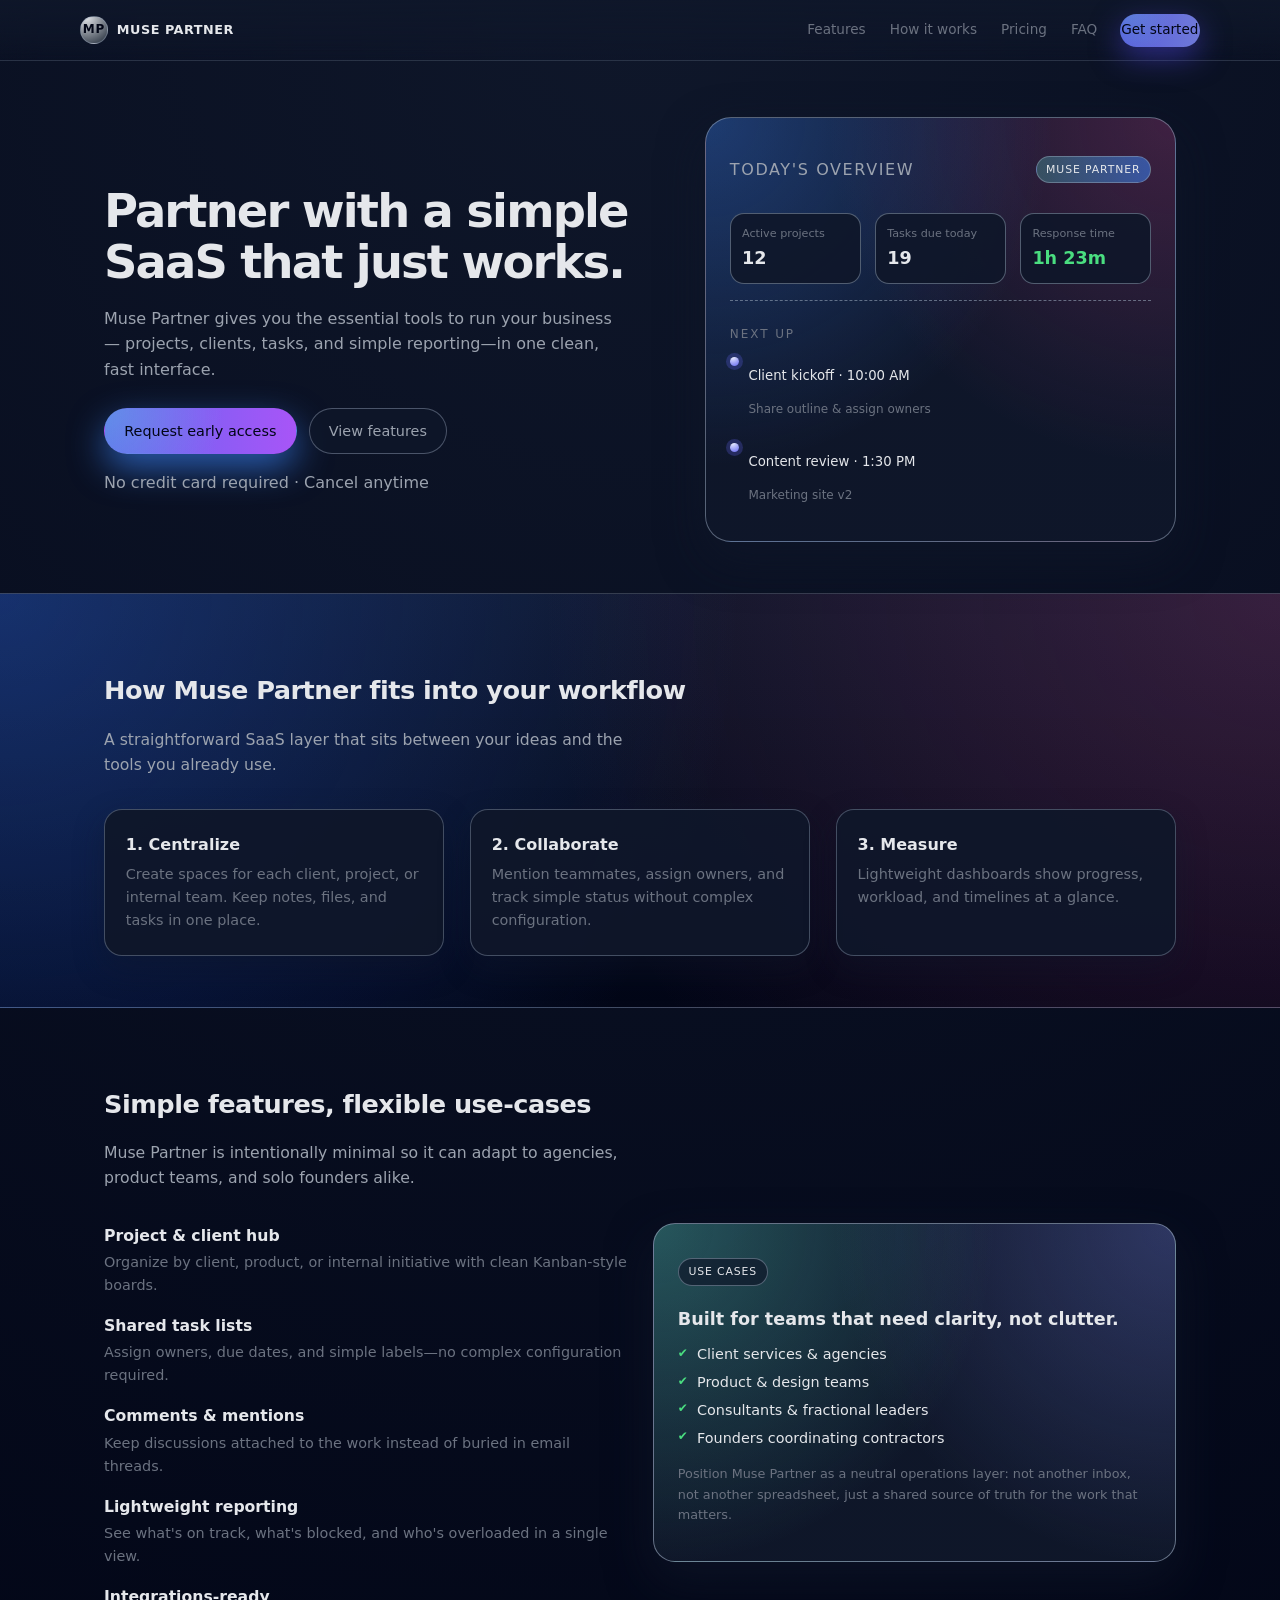
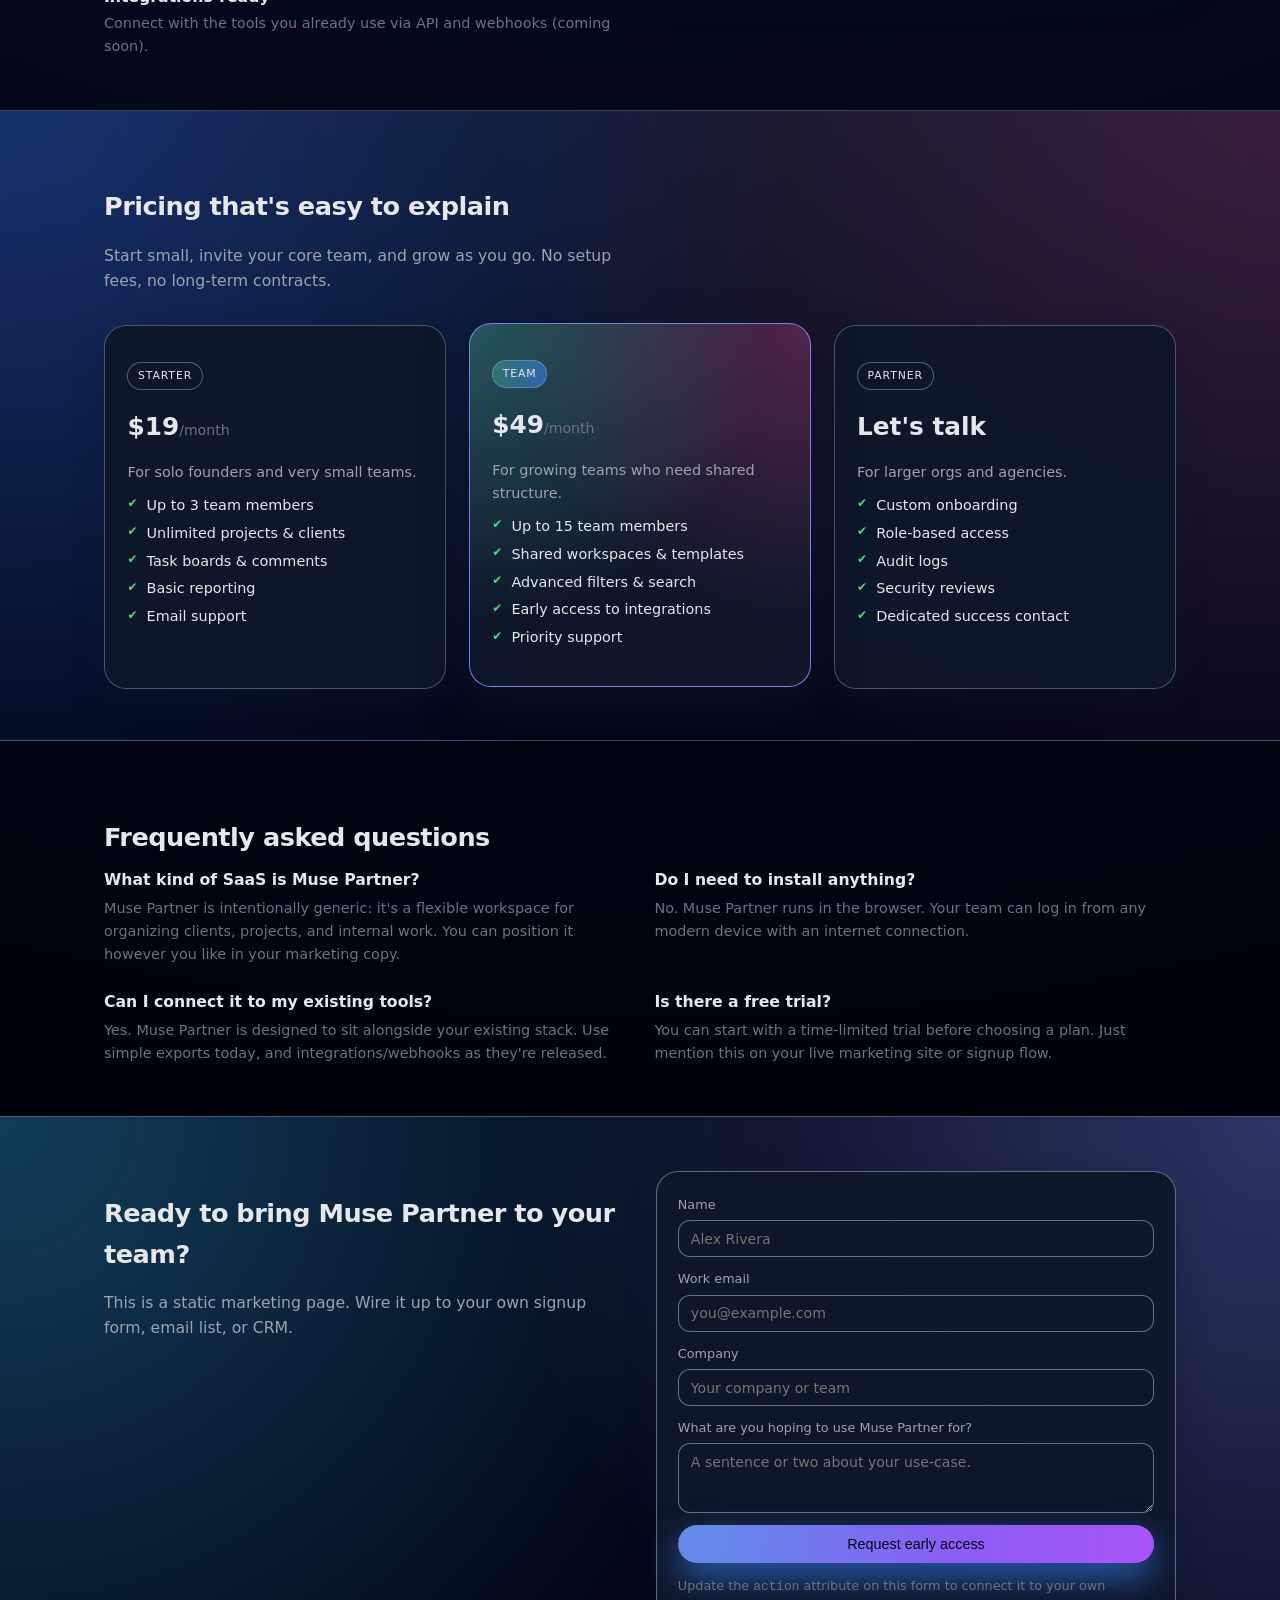
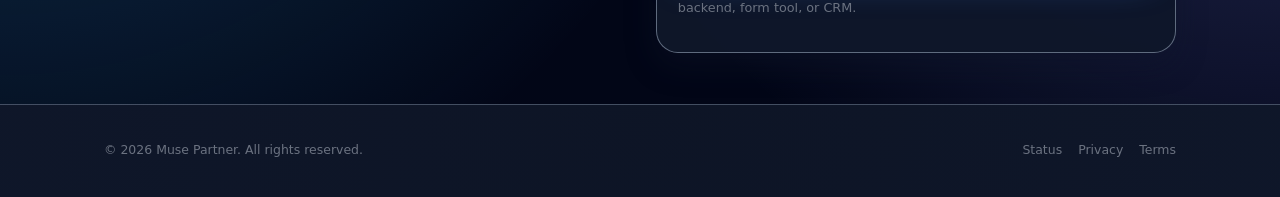
==== index.html @ a73ce545 "Add files via upload" ====
<!DOCTYPE html>
<html lang="en">
<head>
  <meta charset="UTF-8" />
  <meta name="viewport" content="width=device-width, initial-scale=1.0" />
  <title>Muse Partner – Simple SaaS for Teams</title>
  <meta name="description" content="Muse Partner is a lightweight SaaS platform to help teams organize projects, collaborate, and stay on top of their work." />
  <link rel="stylesheet" href="styles.css" />
</head>
<body>
  <header class="site-header">
    <div class="container header-inner">
      <a href="#top" class="logo">
        <span class="logo-mark">MP</span>
        <span class="logo-text">Muse Partner</span>
      </a>
      <nav class="nav" id="main-nav">
        <a href="#features">Features</a>
        <a href="#how-it-works">How it works</a>
        <a href="#pricing">Pricing</a>
        <a href="#faq">FAQ</a>
        <a href="#contact" class="nav-cta">Get started</a>
      </nav>
      <button class="nav-toggle" id="nav-toggle" aria-label="Toggle navigation">
        <span></span>
        <span></span>
      </button>
    </div>
  </header>

  <main id="top">
    <section class="hero">
      <div class="container hero-inner">
        <div class="hero-copy">
          <h1>Partner with a simple SaaS that just works.</h1>
          <p>
            Muse Partner gives you the essential tools to run your business—
            projects, clients, tasks, and simple reporting—in one clean, fast interface.
          </p>
          <div class="hero-actions">
            <a href="#contact" class="btn primary">Request early access</a>
            <a href="#features" class="btn ghost">View features</a>
          </div>
          <p class="hero-footnote">No credit card required · Cancel anytime</p>
        </div>
        <div class="hero-card">
          <div class="hero-card-header">
            <h2>Today&apos;s overview</h2>
            <span class="pill">Muse Partner</span>
          </div>
          <ul class="hero-stats">
            <li>
              <span class="stat-label">Active projects</span>
              <span class="stat-value">12</span>
            </li>
            <li>
              <span class="stat-label">Tasks due today</span>
              <span class="stat-value">19</span>
            </li>
            <li>
              <span class="stat-label">Response time</span>
              <span class="stat-value good">1h 23m</span>
            </li>
          </ul>
          <div class="hero-timeline">
            <p class="timeline-title">Next up</p>
            <div class="timeline-item">
              <span class="dot"></span>
              <div>
                <p class="timeline-label">Client kickoff · 10:00 AM</p>
                <p class="timeline-meta">Share outline & assign owners</p>
              </div>
            </div>
            <div class="timeline-item">
              <span class="dot"></span>
              <div>
                <p class="timeline-label">Content review · 1:30 PM</p>
                <p class="timeline-meta">Marketing site v2</p>
              </div>
            </div>
          </div>
        </div>
      </div>
    </section>

    <section class="section section-muted" id="how-it-works">
      <div class="container">
        <h2>How Muse Partner fits into your workflow</h2>
        <p class="section-lead">
          A straightforward SaaS layer that sits between your ideas and the tools you already use.
        </p>
        <div class="grid three">
          <div class="card">
            <h3>1. Centralize</h3>
            <p>Create spaces for each client, project, or internal team. Keep notes, files, and tasks in one place.</p>
          </div>
          <div class="card">
            <h3>2. Collaborate</h3>
            <p>Mention teammates, assign owners, and track simple status without complex configuration.</p>
          </div>
          <div class="card">
            <h3>3. Measure</h3>
            <p>Lightweight dashboards show progress, workload, and timelines at a glance.</p>
          </div>
        </div>
      </div>
    </section>

    <section class="section" id="features">
      <div class="container">
        <h2>Simple features, flexible use‑cases</h2>
        <p class="section-lead">
          Muse Partner is intentionally minimal so it can adapt to agencies, product teams, and solo founders alike.
        </p>
        <div class="grid two features-grid">
          <div class="feature-list">
            <div class="feature-item">
              <h3>Project & client hub</h3>
              <p>Organize by client, product, or internal initiative with clean Kanban-style boards.</p>
            </div>
            <div class="feature-item">
              <h3>Shared task lists</h3>
              <p>Assign owners, due dates, and simple labels—no complex configuration required.</p>
            </div>
            <div class="feature-item">
              <h3>Comments & mentions</h3>
              <p>Keep discussions attached to the work instead of buried in email threads.</p>
            </div>
            <div class="feature-item">
              <h3>Lightweight reporting</h3>
              <p>See what&apos;s on track, what&apos;s blocked, and who&apos;s overloaded in a single view.</p>
            </div>
            <div class="feature-item">
              <h3>Integrations‑ready</h3>
              <p>Connect with the tools you already use via API and webhooks (coming soon).</p>
            </div>
          </div>
          <div class="feature-highlight-card">
            <p class="pill pill-soft">Use cases</p>
            <h3>Built for teams that need clarity, not clutter.</h3>
            <ul class="checklist">
              <li>Client services & agencies</li>
              <li>Product & design teams</li>
              <li>Consultants & fractional leaders</li>
              <li>Founders coordinating contractors</li>
            </ul>
            <p class="small">
              Position Muse Partner as a neutral operations layer: not another inbox, not another spreadsheet,
              just a shared source of truth for the work that matters.
            </p>
          </div>
        </div>
      </div>
    </section>

    <section class="section section-muted" id="pricing">
      <div class="container">
        <h2>Pricing that&apos;s easy to explain</h2>
        <p class="section-lead">
          Start small, invite your core team, and grow as you go. No setup fees, no long‑term contracts.
        </p>
        <div class="pricing-grid">
          <div class="pricing-card">
            <p class="pill pill-soft">Starter</p>
            <h3>$19<span>/month</span></h3>
            <p class="pricing-subtitle">For solo founders and very small teams.</p>
            <ul class="checklist">
              <li>Up to 3 team members</li>
              <li>Unlimited projects & clients</li>
              <li>Task boards & comments</li>
              <li>Basic reporting</li>
              <li>Email support</li>
            </ul>
          </div>
          <div class="pricing-card highlight">
            <p class="pill">Team</p>
            <h3>$49<span>/month</span></h3>
            <p class="pricing-subtitle">For growing teams who need shared structure.</p>
            <ul class="checklist">
              <li>Up to 15 team members</li>
              <li>Shared workspaces & templates</li>
              <li>Advanced filters & search</li>
              <li>Early access to integrations</li>
              <li>Priority support</li>
            </ul>
          </div>
          <div class="pricing-card">
            <p class="pill pill-soft">Partner</p>
            <h3>Let&apos;s talk</h3>
            <p class="pricing-subtitle">For larger orgs and agencies.</p>
            <ul class="checklist">
              <li>Custom onboarding</li>
              <li>Role‑based access</li>
              <li>Audit logs</li>
              <li>Security reviews</li>
              <li>Dedicated success contact</li>
            </ul>
          </div>
        </div>
      </div>
    </section>

    <section class="section" id="faq">
      <div class="container">
        <h2>Frequently asked questions</h2>
        <div class="faq-grid">
          <div class="faq-item">
            <h3>What kind of SaaS is Muse Partner?</h3>
            <p>
              Muse Partner is intentionally generic: it&apos;s a flexible workspace for organizing clients,
              projects, and internal work. You can position it however you like in your marketing copy.
            </p>
          </div>
          <div class="faq-item">
            <h3>Do I need to install anything?</h3>
            <p>
              No. Muse Partner runs in the browser. Your team can log in from any modern device with an internet connection.
            </p>
          </div>
          <div class="faq-item">
            <h3>Can I connect it to my existing tools?</h3>
            <p>
              Yes. Muse Partner is designed to sit alongside your existing stack. Use simple exports today,
              and integrations/webhooks as they&apos;re released.
            </p>
          </div>
          <div class="faq-item">
            <h3>Is there a free trial?</h3>
            <p>
              You can start with a time‑limited trial before choosing a plan. Just mention this on your live marketing site or signup flow.
            </p>
          </div>
        </div>
      </div>
    </section>

    <section class="section section-accent" id="contact">
      <div class="container contact-inner">
        <div>
          <h2>Ready to bring Muse Partner to your team?</h2>
          <p class="section-lead">
            This is a static marketing page. Wire it up to your own signup form, email list, or CRM.
          </p>
        </div>
        <form class="contact-form" action="https://example.com/contact" method="post">
          <div class="field">
            <label for="name">Name</label>
            <input type="text" id="name" name="name" placeholder="Alex Rivera" required />
          </div>
          <div class="field">
            <label for="email">Work email</label>
            <input type="email" id="email" name="email" placeholder="you@example.com" required />
          </div>
          <div class="field">
            <label for="company">Company</label>
            <input type="text" id="company" name="company" placeholder="Your company or team" />
          </div>
          <div class="field">
            <label for="message">What are you hoping to use Muse Partner for?</label>
            <textarea id="message" name="message" rows="3" placeholder="A sentence or two about your use‑case."></textarea>
          </div>
          <button type="submit" class="btn primary full">Request early access</button>
          <p class="small muted">
            Update the <code>action</code> attribute on this form to connect it to your own backend, form tool, or CRM.
          </p>
        </form>
      </div>
    </section>
  </main>

  <footer class="site-footer">
    <div class="container footer-inner">
      <p>&copy; <span id="year"></span> Muse Partner. All rights reserved.</p>
      <div class="footer-links">
        <a href="#">Status</a>
        <a href="#">Privacy</a>
        <a href="#">Terms</a>
      </div>
    </div>
  </footer>

  <script src="script.js"></script>
</body>
</html>
---- styles.css ----
:root {
  --bg: #050816;
  --bg-elevated: #0b1020;
  --bg-muted: #070b16;
  --accent: #6366f1;
  --accent-soft: rgba(99, 102, 241, 0.12);
  --accent-strong: rgba(99, 102, 241, 0.18);
  --border-subtle: rgba(148, 163, 184, 0.4);
  --text: #e5e7eb;
  --text-muted: #9ca3af;
  --text-soft: #6b7280;
  --danger: #f97373;
  --radius-lg: 18px;
  --radius-xl: 22px;
  --shadow-soft: 0 18px 45px rgba(15, 23, 42, 0.65);
  --shadow-subtle: 0 12px 30px rgba(15, 23, 42, 0.4);
}

*,
*::before,
*::after {
  box-sizing: border-box;
}

html, body {
  margin: 0;
  padding: 0;
}

body {
  font-family: system-ui, -apple-system, BlinkMacSystemFont, "SF Pro Text", sans-serif;
  background: radial-gradient(circle at top, #0f172a 0, #020617 55%, #000 100%);
  color: var(--text);
  line-height: 1.6;
  -webkit-font-smoothing: antialiased;
}

img {
  max-width: 100%;
  display: block;
}

a {
  color: inherit;
  text-decoration: none;
}

.container {
  width: 100%;
  max-width: 1120px;
  margin: 0 auto;
  padding: 0 1.5rem;
}

.site-header {
  position: sticky;
  top: 0;
  z-index: 50;
  backdrop-filter: blur(18px);
  background: linear-gradient(to bottom, rgba(15, 23, 42, 0.88), rgba(15, 23, 42, 0.6) 55%, transparent);
  border-bottom: 1px solid rgba(148, 163, 184, 0.2);
}

.header-inner {
  display: flex;
  align-items: center;
  justify-content: space-between;
  padding: 0.85rem 0;
}

.logo {
  display: inline-flex;
  align-items: center;
  gap: 0.55rem;
}

.logo-mark {
  width: 28px;
  height: 28px;
  border-radius: 999px;
  border: 1px solid rgba(148, 163, 184, 0.45);
  background: radial-gradient(circle at 20% 0, #e5e7eb, #1f2937);
  display: flex;
  align-items: center;
  justify-content: center;
  font-size: 0.75rem;
  font-weight: 600;
  letter-spacing: 0.08em;
  color: #020617;
  text-transform: uppercase;
}

.logo-text {
  font-weight: 600;
  letter-spacing: 0.04em;
  text-transform: uppercase;
  font-size: 0.8rem;
  color: #e5e7eb;
}

.nav {
  display: flex;
  align-items: center;
  gap: 1.3rem;
  font-size: 0.85rem;
}

.nav a {
  color: var(--text-soft);
  padding: 0.35rem 0.1rem;
  border-radius: 999px;
  position: relative;
  transition: color 0.15s ease, transform 0.15s ease;
}

.nav a::after {
  content: "";
  position: absolute;
  inset: auto 0 -0.3rem;
  height: 2px;
  border-radius: 999px;
  background: linear-gradient(90deg, rgba(99,102,241,0), rgba(99,102,241,0.7), rgba(236,72,153,0));
  opacity: 0;
  transform: scaleX(0.75);
  transition: opacity 0.15s ease, transform 0.15s ease;
}

.nav a:hover {
  color: var(--text);
  transform: translateY(-1px);
}

.nav a:hover::after {
  opacity: 1;
  transform: scaleX(1);
}

.nav-cta {
  padding-inline: 0.9rem;
  padding-block: 0.4rem;
  border-radius: 999px;
  background: radial-gradient(circle at 10% 0, rgba(94, 234, 212, 0.2), transparent 55%),
              linear-gradient(90deg, rgba(99, 102, 241, 0.9), rgba(129, 140, 248, 0.85));
  color: #020617 !important;
  font-weight: 500;
  box-shadow: 0 10px 30px rgba(79, 70, 229, 0.5);
}

.nav-cta::after {
  display: none;
}

.nav-toggle {
  display: none;
  width: 34px;
  height: 34px;
  border-radius: 999px;
  border: 1px solid rgba(148, 163, 184, 0.45);
  background: rgba(15, 23, 42, 0.9);
  align-items: center;
  justify-content: center;
  padding: 0;
}

.nav-toggle span {
  width: 16px;
  height: 1.5px;
  background: #e5e7eb;
  border-radius: 999px;
  display: block;
  position: relative;
}

.nav-toggle span + span {
  margin-top: 4px;
}

.hero {
  padding: 3.5rem 0 3.2rem;
}

.hero-inner {
  display: grid;
  grid-template-columns: minmax(0, 1.3fr) minmax(0, 1.1fr);
  gap: 2.75rem;
  align-items: center;
}

.hero-copy h1 {
  font-size: clamp(2.4rem, 4vw, 2.9rem);
  line-height: 1.1;
  letter-spacing: -0.04em;
  margin-bottom: 1.1rem;
}

.hero-copy p {
  font-size: 1rem;
  max-width: 32rem;
  color: var(--text-muted);
}

.hero-actions {
  display: flex;
  flex-wrap: wrap;
  gap: 0.75rem;
  margin: 1.6rem 0 0.9rem;
}

.btn {
  display: inline-flex;
  align-items: center;
  justify-content: center;
  gap: 0.3rem;
  padding: 0.65rem 1.2rem;
  border-radius: 999px;
  border: 1px solid transparent;
  font-size: 0.9rem;
  font-weight: 500;
  cursor: pointer;
  transition: transform 0.15s ease, box-shadow 0.15s ease, background 0.15s ease, border-color 0.15s ease;
}

.btn.primary {
  background: radial-gradient(circle at 0 0, rgba(94,234,212,0.3), transparent 60%),
              linear-gradient(90deg, #6366f1, #a855f7);
  color: #020617;
  box-shadow: 0 14px 35px rgba(59, 130, 246, 0.65);
}

.btn.ghost {
  background: rgba(15, 23, 42, 0.85);
  border-color: rgba(148, 163, 184, 0.45);
  color: var(--text-muted);
}

.btn.full {
  width: 100%;
}

.btn:hover {
  transform: translateY(-1px);
  box-shadow: var(--shadow-subtle);
}

.hero-footnote {
  font-size: 0.78rem;
  color: var(--text-soft);
}

.hero-card {
  border-radius: 26px;
  border: 1px solid rgba(148, 163, 184, 0.55);
  padding: 1.6rem 1.5rem 1.5rem;
  background:
    radial-gradient(circle at 0 0, rgba(59, 130, 246, 0.35), transparent 55%),
    radial-gradient(circle at 100% 0, rgba(236, 72, 153, 0.22), transparent 55%),
    linear-gradient(to bottom right, rgba(15, 23, 42, 0.95), rgba(15, 23, 42, 0.96));
  box-shadow: var(--shadow-soft);
  backdrop-filter: blur(24px);
}

.hero-card-header {
  display: flex;
  align-items: center;
  justify-content: space-between;
  gap: 1rem;
  margin-bottom: 1.1rem;
}

.hero-card-header h2 {
  font-size: 1rem;
  font-weight: 500;
  letter-spacing: 0.1em;
  text-transform: uppercase;
  color: var(--text-muted);
}

.pill {
  display: inline-flex;
  align-items: center;
  justify-content: center;
  padding: 0.25rem 0.6rem;
  border-radius: 999px;
  font-size: 0.68rem;
  letter-spacing: 0.08em;
  text-transform: uppercase;
  color: #e5e7eb;
  background: linear-gradient(90deg, rgba(94,234,212,0.25), rgba(59,130,246,0.55));
  border: 1px solid rgba(148, 163, 184, 0.5);
}

.pill-soft {
  background: rgba(15, 23, 42, 0.7);
  border: 1px solid rgba(148, 163, 184, 0.5);
}

.hero-stats {
  list-style: none;
  padding: 0;
  margin: 0 0 1rem;
  display: grid;
  grid-template-columns: repeat(3, minmax(0, 1fr));
  gap: 0.9rem;
}

.hero-stats li {
  padding: 0.65rem 0.7rem;
  border-radius: 14px;
  background: rgba(15, 23, 42, 0.9);
  border: 1px solid rgba(148, 163, 184, 0.5);
}

.stat-label {
  display: block;
  font-size: 0.7rem;
  color: var(--text-soft);
}

.stat-value {
  display: block;
  font-size: 1.1rem;
  font-weight: 600;
  margin-top: 0.1rem;
}

.stat-value.good {
  color: #4ade80;
}

.hero-timeline {
  margin-top: 0.6rem;
  padding-top: 0.75rem;
  border-top: 1px dashed rgba(148, 163, 184, 0.6);
}

.timeline-title {
  font-size: 0.75rem;
  text-transform: uppercase;
  letter-spacing: 0.16em;
  color: var(--text-soft);
  margin-bottom: 0.5rem;
}

.timeline-item {
  display: grid;
  grid-template-columns: auto 1fr;
  align-items: flex-start;
  gap: 0.5rem 0.6rem;
}

.timeline-item + .timeline-item {
  margin-top: 0.45rem;
}

.dot {
  width: 9px;
  height: 9px;
  border-radius: 999px;
  background: radial-gradient(circle at 30% 0, #eef2ff, #6366f1);
  box-shadow: 0 0 0 4px rgba(99, 102, 241, 0.25);
  margin-top: 0.3rem;
}

.timeline-label {
  font-size: 0.83rem;
}

.timeline-meta {
  font-size: 0.75rem;
  color: var(--text-soft);
}

.section {
  padding: 3.4rem 0 3.2rem;
}

.section-muted {
  background: radial-gradient(circle at 0 0, rgba(37, 99, 235, 0.35), transparent 55%),
              radial-gradient(circle at 100% 0, rgba(236, 72, 153, 0.18), transparent 55%),
              linear-gradient(to bottom, rgba(15, 23, 42, 0.98), #020617);
  border-top: 1px solid rgba(148, 163, 184, 0.35);
  border-bottom: 1px solid rgba(148, 163, 184, 0.35);
}

.section-accent {
  background: radial-gradient(circle at 0 0, rgba(56,189,248,0.3), transparent 55%),
              radial-gradient(circle at 100% 0, rgba(129,140,248,0.35), transparent 55%),
              linear-gradient(to bottom, #020617, #020617);
  border-top: 1px solid rgba(148, 163, 184, 0.5);
}

.section h2 {
  font-size: 1.6rem;
  letter-spacing: -0.02em;
  margin-bottom: 0.6rem;
}

.section-lead {
  max-width: 34rem;
  color: var(--text-muted);
  font-size: 0.98rem;
  margin-bottom: 2rem;
}

.grid {
  display: grid;
  gap: 1.6rem;
}

.grid.two {
  grid-template-columns: repeat(2, minmax(0, 1fr));
}

.grid.three {
  grid-template-columns: repeat(3, minmax(0, 1fr));
}

.card {
  padding: 1.4rem 1.3rem;
  border-radius: var(--radius-lg);
  border: 1px solid rgba(148, 163, 184, 0.4);
  background: rgba(15, 23, 42, 0.94);
  box-shadow: var(--shadow-subtle);
}

.card h3 {
  margin-top: 0;
  margin-bottom: 0.35rem;
  font-size: 1rem;
}

.card p {
  margin: 0;
  font-size: 0.9rem;
  color: var(--text-soft);
}

.features-grid {
  align-items: flex-start;
}

.feature-list {
  display: flex;
  flex-direction: column;
  gap: 1rem;
}

.feature-item h3 {
  margin: 0 0 0.2rem;
  font-size: 0.98rem;
}

.feature-item p {
  margin: 0;
  font-size: 0.9rem;
  color: var(--text-soft);
}

.feature-highlight-card {
  padding: 1.5rem 1.5rem 1.4rem;
  border-radius: var(--radius-xl);
  border: 1px solid rgba(148, 163, 184, 0.65);
  background:
    radial-gradient(circle at 0 0, rgba(94,234,212,0.3), transparent 55%),
    radial-gradient(circle at 100% 0, rgba(129,140,248,0.28), transparent 55%),
    linear-gradient(to bottom right, rgba(15, 23, 42, 0.96), rgba(15, 23, 42, 0.98));
  box-shadow: var(--shadow-soft);
}

.feature-highlight-card h3 {
  margin: 0.55rem 0 0.6rem;
  font-size: 1.1rem;
}

.checklist {
  list-style: none;
  padding: 0;
  margin: 0.3rem 0 0.9rem;
}

.checklist li {
  position: relative;
  padding-left: 1.2rem;
  font-size: 0.9rem;
  color: var(--text);
}

.checklist li + li {
  margin-top: 0.3rem;
}

.checklist li::before {
  content: "✔";
  position: absolute;
  left: 0;
  top: 0.03rem;
  font-size: 0.75rem;
  color: #4ade80;
}

.small {
  font-size: 0.8rem;
  color: var(--text-soft);
}

.muted {
  color: var(--text-soft);
}

.pricing-grid {
  display: grid;
  gap: 1.4rem;
  grid-template-columns: repeat(3, minmax(0, 1fr));
}

.pricing-card {
  padding: 1.6rem 1.4rem 1.4rem;
  border-radius: var(--radius-xl);
  border: 1px solid rgba(148, 163, 184, 0.45);
  background: rgba(15, 23, 42, 0.97);
  box-shadow: var(--shadow-subtle);
}

.pricing-card.highlight {
  border-color: rgba(129, 140, 248, 0.9);
  background:
    radial-gradient(circle at 0 0, rgba(94,234,212,0.3), transparent 60%),
    radial-gradient(circle at 100% 0, rgba(236,72,153,0.3), transparent 60%),
    linear-gradient(to bottom right, rgba(15, 23, 42, 0.95), rgba(15, 23, 42, 0.98));
  box-shadow: var(--shadow-soft);
  transform: translateY(-2px);
}

.pricing-card h3 {
  margin: 0.4rem 0 0.4rem;
  font-size: 1.55rem;
}

.pricing-card h3 span {
  font-size: 0.88rem;
  font-weight: 400;
  color: var(--text-soft);
}

.pricing-subtitle {
  font-size: 0.9rem;
  color: var(--text-muted);
  margin-bottom: 0.6rem;
}

.faq-grid {
  display: grid;
  grid-template-columns: repeat(2, minmax(0, 1fr));
  gap: 1.4rem 1.8rem;
}

.faq-item h3 {
  margin: 0 0 0.3rem;
  font-size: 0.98rem;
}

.faq-item p {
  margin: 0;
  font-size: 0.9rem;
  color: var(--text-soft);
}

.contact-inner {
  display: grid;
  grid-template-columns: minmax(0, 1.1fr) minmax(0, 1.1fr);
  gap: 2rem;
  align-items: flex-start;
}

.contact-form {
  padding: 1.4rem 1.3rem 1.3rem;
  border-radius: var(--radius-xl);
  border: 1px solid rgba(148, 163, 184, 0.6);
  background: rgba(15, 23, 42, 0.96);
  box-shadow: var(--shadow-subtle);
}

.field {
  display: flex;
  flex-direction: column;
  gap: 0.3rem;
  margin-bottom: 0.75rem;
}

.field label {
  font-size: 0.8rem;
  color: var(--text-muted);
}

.field input,
.field textarea {
  border-radius: 12px;
  border: 1px solid rgba(148, 163, 184, 0.65);
  background: rgba(15, 23, 42, 0.95);
  padding: 0.6rem 0.75rem;
  font-family: inherit;
  font-size: 0.88rem;
  color: var(--text);
  outline: none;
  resize: vertical;
}

.field input:focus,
.field textarea:focus {
  border-color: var(--accent);
  box-shadow: 0 0 0 1px rgba(129, 140, 248, 0.6);
}

.site-footer {
  border-top: 1px solid rgba(148, 163, 184, 0.4);
  padding: 1.4rem 0 1.6rem;
  background: radial-gradient(circle at top, rgba(15, 23, 42, 0.9), rgba(15, 23, 42, 0.98));
}

.footer-inner {
  display: flex;
  align-items: center;
  justify-content: space-between;
  gap: 1rem;
  font-size: 0.78rem;
  color: var(--text-soft);
}

.footer-links {
  display: flex;
  align-items: center;
  gap: 1rem;
}

.footer-links a {
  color: var(--text-soft);
}

.footer-links a:hover {
  color: var(--text);
}

@media (max-width: 900px) {
  .hero-inner {
    grid-template-columns: minmax(0, 1fr);
  }

  .hero-card {
    order: -1;
  }

  .pricing-grid {
    grid-template-columns: repeat(2, minmax(0, 1fr));
  }

  .faq-grid {
    grid-template-columns: minmax(0, 1fr);
  }

  .contact-inner {
    grid-template-columns: minmax(0, 1fr);
  }
}

@media (max-width: 720px) {
  .header-inner {
    padding-block: 0.7rem;
  }

  .nav {
    position: fixed;
    top: 60px;
    right: 1.2rem;
    left: 1.2rem;
    display: none;
    padding: 0.8rem;
    flex-direction: column;
    gap: 0.2rem;
    border-radius: 18px;
    border: 1px solid rgba(148, 163, 184, 0.6);
    background: rgba(15, 23, 42, 0.98);
    box-shadow: var(--shadow-soft);
  }

  .nav.open {
    display: flex;
  }

  .nav-cta {
    width: 100%;
    justify-content: center;
    margin-top: 0.2rem;
  }

  .nav-toggle {
    display: inline-flex;
  }

  .hero {
    padding-top: 2.6rem;
  }

  .section {
    padding: 2.5rem 0 2.4rem;
  }

  .grid.three,
  .pricing-grid {
    grid-template-columns: minmax(0, 1fr);
  }

  .feature-highlight-card {
    margin-top: 0.5rem;
  }

  .footer-inner {
    flex-direction: column;
    align-items: flex-start;
  }
}
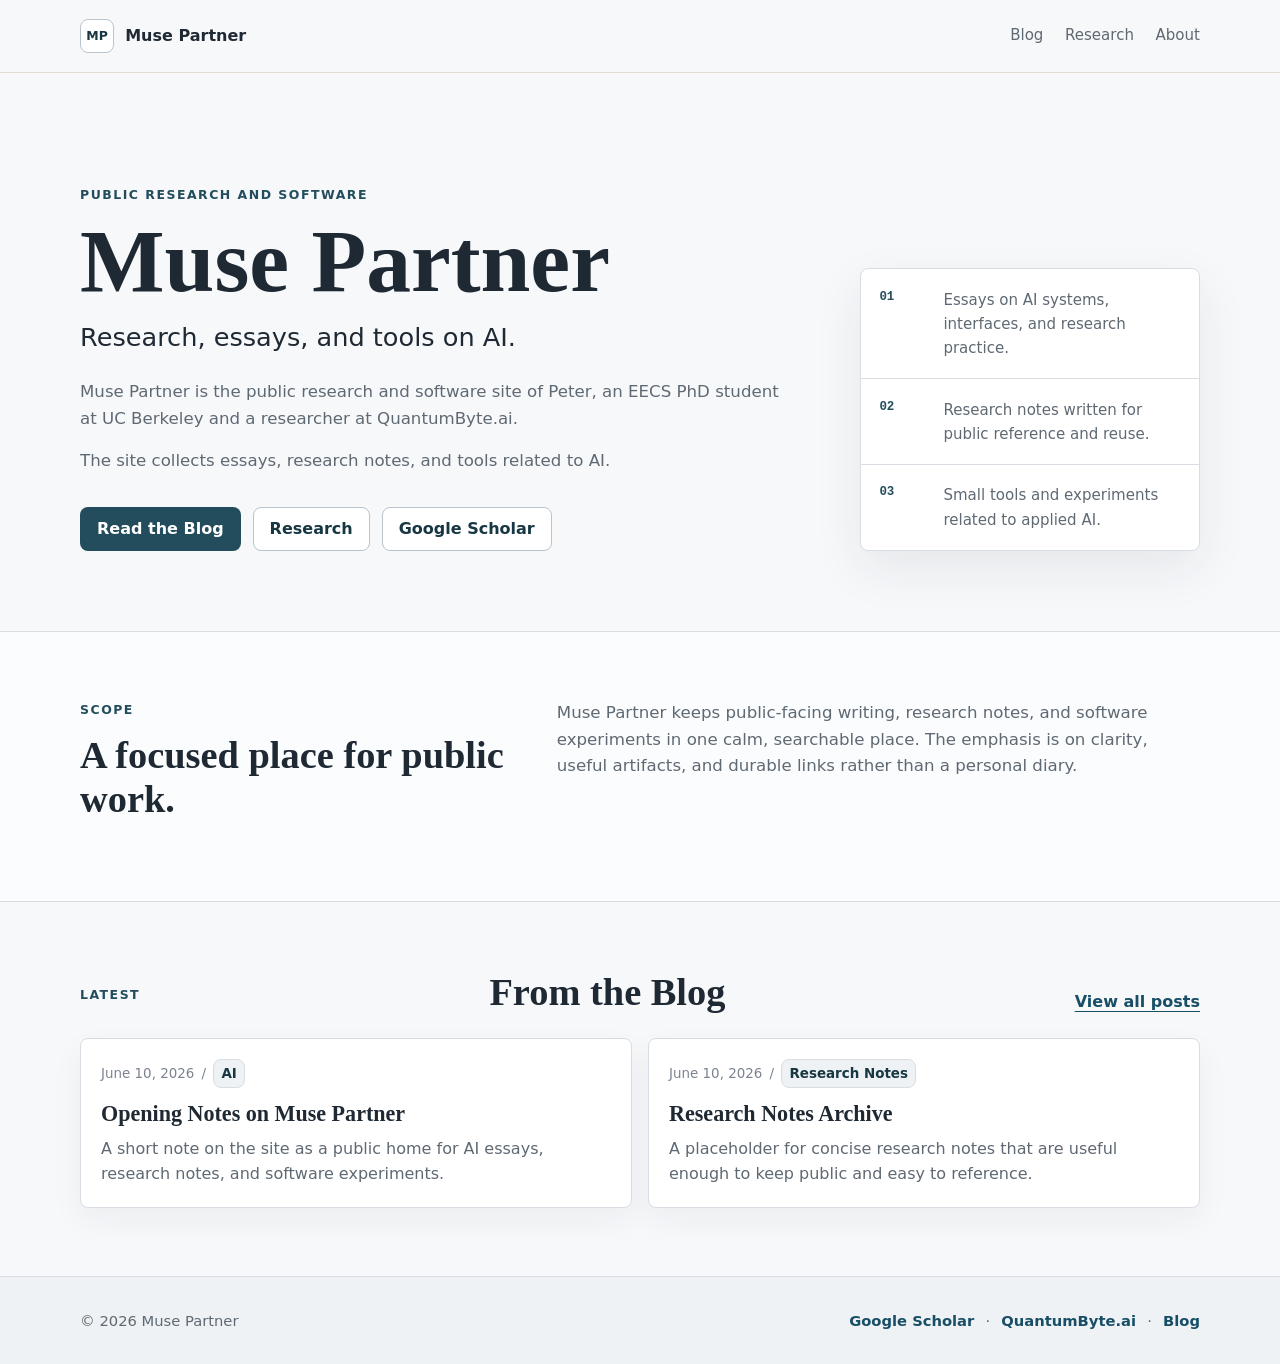
==== commit b832cb7b: "Build Muse Partner static site" ====
--- a/index.html
+++ b/index.html
@@ -3,282 +3,77 @@
 <head>
   <meta charset="UTF-8" />
   <meta name="viewport" content="width=device-width, initial-scale=1.0" />
-  <title>Muse Partner – Simple SaaS for Teams</title>
-  <meta name="description" content="Muse Partner is a lightweight SaaS platform to help teams organize projects, collaborate, and stay on top of their work." />
+  <title>Muse Partner</title>
+  <meta name="description" content="Muse Partner is the public research and software site of Peter, collecting essays, research notes, and tools related to AI." />
   <link rel="stylesheet" href="styles.css" />
 </head>
-<body>
-  <header class="site-header">
-    <div class="container header-inner">
-      <a href="#top" class="logo">
-        <span class="logo-mark">MP</span>
-        <span class="logo-text">Muse Partner</span>
-      </a>
-      <nav class="nav" id="main-nav">
-        <a href="#features">Features</a>
-        <a href="#how-it-works">How it works</a>
-        <a href="#pricing">Pricing</a>
-        <a href="#faq">FAQ</a>
-        <a href="#contact" class="nav-cta">Get started</a>
-      </nav>
-      <button class="nav-toggle" id="nav-toggle" aria-label="Toggle navigation">
-        <span></span>
-        <span></span>
-      </button>
-    </div>
-  </header>
+<body data-page="home">
+  <a class="skip-link" href="#main">Skip to content</a>
+  <div data-component="site-header"></div>
 
-  <main id="top">
+  <main id="main">
     <section class="hero">
-      <div class="container hero-inner">
+      <div class="container hero-grid">
         <div class="hero-copy">
-          <h1>Partner with a simple SaaS that just works.</h1>
+          <p class="eyebrow">Public research and software</p>
+          <h1>Muse Partner</h1>
+          <p class="hero-subtitle">Research, essays, and tools on AI.</p>
+          <p class="hero-description">
+            Muse Partner is the public research and software site of Peter, an EECS PhD student at UC Berkeley and a researcher at QuantumByte.ai.
+          </p>
+          <p class="hero-description">
+            The site collects essays, research notes, and tools related to AI.
+          </p>
+          <div class="button-row" aria-label="Primary links">
+            <a class="button button-primary" href="blog.html">Read the Blog</a>
+            <a class="button button-secondary" href="research.html">Research</a>
+            <a class="button button-secondary" href="https://scholar.google.com/citations?hl=en&amp;user=j9ICsOEAAAAJ" rel="noopener noreferrer">Google Scholar</a>
+          </div>
+        </div>
+        <aside class="signal-panel" aria-label="Muse Partner focus areas">
+          <div class="signal-item">
+            <span>01</span>
+            <p>Essays on AI systems, interfaces, and research practice.</p>
+          </div>
+          <div class="signal-item">
+            <span>02</span>
+            <p>Research notes written for public reference and reuse.</p>
+          </div>
+          <div class="signal-item">
+            <span>03</span>
+            <p>Small tools and experiments related to applied AI.</p>
+          </div>
+        </aside>
+      </div>
+    </section>
+
+    <section class="section section-border">
+      <div class="container split-section">
+        <div>
+          <p class="eyebrow">Scope</p>
+          <h2>A focused place for public work.</h2>
+        </div>
+        <div class="prose">
           <p>
-            Muse Partner gives you the essential tools to run your business—
-            projects, clients, tasks, and simple reporting—in one clean, fast interface.
+            Muse Partner keeps public-facing writing, research notes, and software experiments in one calm, searchable place. The emphasis is on clarity, useful artifacts, and durable links rather than a personal diary.
           </p>
-          <div class="hero-actions">
-            <a href="#contact" class="btn primary">Request early access</a>
-            <a href="#features" class="btn ghost">View features</a>
-          </div>
-          <p class="hero-footnote">No credit card required · Cancel anytime</p>
-        </div>
-        <div class="hero-card">
-          <div class="hero-card-header">
-            <h2>Today&apos;s overview</h2>
-            <span class="pill">Muse Partner</span>
-          </div>
-          <ul class="hero-stats">
-            <li>
-              <span class="stat-label">Active projects</span>
-              <span class="stat-value">12</span>
-            </li>
-            <li>
-              <span class="stat-label">Tasks due today</span>
-              <span class="stat-value">19</span>
-            </li>
-            <li>
-              <span class="stat-label">Response time</span>
-              <span class="stat-value good">1h 23m</span>
-            </li>
-          </ul>
-          <div class="hero-timeline">
-            <p class="timeline-title">Next up</p>
-            <div class="timeline-item">
-              <span class="dot"></span>
-              <div>
-                <p class="timeline-label">Client kickoff · 10:00 AM</p>
-                <p class="timeline-meta">Share outline & assign owners</p>
-              </div>
-            </div>
-            <div class="timeline-item">
-              <span class="dot"></span>
-              <div>
-                <p class="timeline-label">Content review · 1:30 PM</p>
-                <p class="timeline-meta">Marketing site v2</p>
-              </div>
-            </div>
-          </div>
         </div>
       </div>
     </section>
 
-    <section class="section section-muted" id="how-it-works">
+    <section class="section">
       <div class="container">
-        <h2>How Muse Partner fits into your workflow</h2>
-        <p class="section-lead">
-          A straightforward SaaS layer that sits between your ideas and the tools you already use.
-        </p>
-        <div class="grid three">
-          <div class="card">
-            <h3>1. Centralize</h3>
-            <p>Create spaces for each client, project, or internal team. Keep notes, files, and tasks in one place.</p>
-          </div>
-          <div class="card">
-            <h3>2. Collaborate</h3>
-            <p>Mention teammates, assign owners, and track simple status without complex configuration.</p>
-          </div>
-          <div class="card">
-            <h3>3. Measure</h3>
-            <p>Lightweight dashboards show progress, workload, and timelines at a glance.</p>
-          </div>
+        <div class="section-heading">
+          <p class="eyebrow">Latest</p>
+          <h2>From the Blog</h2>
+          <a class="text-link" href="blog.html">View all posts</a>
         </div>
-      </div>
-    </section>
-
-    <section class="section" id="features">
-      <div class="container">
-        <h2>Simple features, flexible use‑cases</h2>
-        <p class="section-lead">
-          Muse Partner is intentionally minimal so it can adapt to agencies, product teams, and solo founders alike.
-        </p>
-        <div class="grid two features-grid">
-          <div class="feature-list">
-            <div class="feature-item">
-              <h3>Project & client hub</h3>
-              <p>Organize by client, product, or internal initiative with clean Kanban-style boards.</p>
-            </div>
-            <div class="feature-item">
-              <h3>Shared task lists</h3>
-              <p>Assign owners, due dates, and simple labels—no complex configuration required.</p>
-            </div>
-            <div class="feature-item">
-              <h3>Comments & mentions</h3>
-              <p>Keep discussions attached to the work instead of buried in email threads.</p>
-            </div>
-            <div class="feature-item">
-              <h3>Lightweight reporting</h3>
-              <p>See what&apos;s on track, what&apos;s blocked, and who&apos;s overloaded in a single view.</p>
-            </div>
-            <div class="feature-item">
-              <h3>Integrations‑ready</h3>
-              <p>Connect with the tools you already use via API and webhooks (coming soon).</p>
-            </div>
-          </div>
-          <div class="feature-highlight-card">
-            <p class="pill pill-soft">Use cases</p>
-            <h3>Built for teams that need clarity, not clutter.</h3>
-            <ul class="checklist">
-              <li>Client services & agencies</li>
-              <li>Product & design teams</li>
-              <li>Consultants & fractional leaders</li>
-              <li>Founders coordinating contractors</li>
-            </ul>
-            <p class="small">
-              Position Muse Partner as a neutral operations layer: not another inbox, not another spreadsheet,
-              just a shared source of truth for the work that matters.
-            </p>
-          </div>
-        </div>
-      </div>
-    </section>
-
-    <section class="section section-muted" id="pricing">
-      <div class="container">
-        <h2>Pricing that&apos;s easy to explain</h2>
-        <p class="section-lead">
-          Start small, invite your core team, and grow as you go. No setup fees, no long‑term contracts.
-        </p>
-        <div class="pricing-grid">
-          <div class="pricing-card">
-            <p class="pill pill-soft">Starter</p>
-            <h3>$19<span>/month</span></h3>
-            <p class="pricing-subtitle">For solo founders and very small teams.</p>
-            <ul class="checklist">
-              <li>Up to 3 team members</li>
-              <li>Unlimited projects & clients</li>
-              <li>Task boards & comments</li>
-              <li>Basic reporting</li>
-              <li>Email support</li>
-            </ul>
-          </div>
-          <div class="pricing-card highlight">
-            <p class="pill">Team</p>
-            <h3>$49<span>/month</span></h3>
-            <p class="pricing-subtitle">For growing teams who need shared structure.</p>
-            <ul class="checklist">
-              <li>Up to 15 team members</li>
-              <li>Shared workspaces & templates</li>
-              <li>Advanced filters & search</li>
-              <li>Early access to integrations</li>
-              <li>Priority support</li>
-            </ul>
-          </div>
-          <div class="pricing-card">
-            <p class="pill pill-soft">Partner</p>
-            <h3>Let&apos;s talk</h3>
-            <p class="pricing-subtitle">For larger orgs and agencies.</p>
-            <ul class="checklist">
-              <li>Custom onboarding</li>
-              <li>Role‑based access</li>
-              <li>Audit logs</li>
-              <li>Security reviews</li>
-              <li>Dedicated success contact</li>
-            </ul>
-          </div>
-        </div>
-      </div>
-    </section>
-
-    <section class="section" id="faq">
-      <div class="container">
-        <h2>Frequently asked questions</h2>
-        <div class="faq-grid">
-          <div class="faq-item">
-            <h3>What kind of SaaS is Muse Partner?</h3>
-            <p>
-              Muse Partner is intentionally generic: it&apos;s a flexible workspace for organizing clients,
-              projects, and internal work. You can position it however you like in your marketing copy.
-            </p>
-          </div>
-          <div class="faq-item">
-            <h3>Do I need to install anything?</h3>
-            <p>
-              No. Muse Partner runs in the browser. Your team can log in from any modern device with an internet connection.
-            </p>
-          </div>
-          <div class="faq-item">
-            <h3>Can I connect it to my existing tools?</h3>
-            <p>
-              Yes. Muse Partner is designed to sit alongside your existing stack. Use simple exports today,
-              and integrations/webhooks as they&apos;re released.
-            </p>
-          </div>
-          <div class="faq-item">
-            <h3>Is there a free trial?</h3>
-            <p>
-              You can start with a time‑limited trial before choosing a plan. Just mention this on your live marketing site or signup flow.
-            </p>
-          </div>
-        </div>
-      </div>
-    </section>
-
-    <section class="section section-accent" id="contact">
-      <div class="container contact-inner">
-        <div>
-          <h2>Ready to bring Muse Partner to your team?</h2>
-          <p class="section-lead">
-            This is a static marketing page. Wire it up to your own signup form, email list, or CRM.
-          </p>
-        </div>
-        <form class="contact-form" action="https://example.com/contact" method="post">
-          <div class="field">
-            <label for="name">Name</label>
-            <input type="text" id="name" name="name" placeholder="Alex Rivera" required />
-          </div>
-          <div class="field">
-            <label for="email">Work email</label>
-            <input type="email" id="email" name="email" placeholder="you@example.com" required />
-          </div>
-          <div class="field">
-            <label for="company">Company</label>
-            <input type="text" id="company" name="company" placeholder="Your company or team" />
-          </div>
-          <div class="field">
-            <label for="message">What are you hoping to use Muse Partner for?</label>
-            <textarea id="message" name="message" rows="3" placeholder="A sentence or two about your use‑case."></textarea>
-          </div>
-          <button type="submit" class="btn primary full">Request early access</button>
-          <p class="small muted">
-            Update the <code>action</code> attribute on this form to connect it to your own backend, form tool, or CRM.
-          </p>
-        </form>
+        <div class="post-grid" data-posts-preview data-limit="2"></div>
       </div>
     </section>
   </main>
 
-  <footer class="site-footer">
-    <div class="container footer-inner">
-      <p>&copy; <span id="year"></span> Muse Partner. All rights reserved.</p>
-      <div class="footer-links">
-        <a href="#">Status</a>
-        <a href="#">Privacy</a>
-        <a href="#">Terms</a>
-      </div>
-    </div>
-  </footer>
-
+  <div data-component="site-footer"></div>
   <script src="script.js"></script>
 </body>
 </html>
--- a/styles.css
+++ b/styles.css
@@ -1,19 +1,20 @@
 :root {
-  --bg: #050816;
-  --bg-elevated: #0b1020;
-  --bg-muted: #070b16;
-  --accent: #6366f1;
-  --accent-soft: rgba(99, 102, 241, 0.12);
-  --accent-strong: rgba(99, 102, 241, 0.18);
-  --border-subtle: rgba(148, 163, 184, 0.4);
-  --text: #e5e7eb;
-  --text-muted: #9ca3af;
-  --text-soft: #6b7280;
-  --danger: #f97373;
-  --radius-lg: 18px;
-  --radius-xl: 22px;
-  --shadow-soft: 0 18px 45px rgba(15, 23, 42, 0.65);
-  --shadow-subtle: 0 12px 30px rgba(15, 23, 42, 0.4);
+  --bg: #f7f8fa;
+  --surface: #ffffff;
+  --surface-muted: #eef2f4;
+  --text: #1f2933;
+  --muted: #5f6973;
+  --subtle: #7b8490;
+  --border: #d7dde2;
+  --border-strong: #b9c3cb;
+  --accent: #234d5d;
+  --accent-dark: #173743;
+  --accent-soft: #e4eef0;
+  --link: #184f67;
+  --max-width: 1120px;
+  --content-width: 760px;
+  --radius: 8px;
+  --shadow: 0 18px 50px rgba(31, 41, 51, 0.08);
 }
 
 *,
@@ -22,22 +23,22 @@
   box-sizing: border-box;
 }
 
-html, body {
+html {
+  scroll-behavior: smooth;
+}
+
+body {
   margin: 0;
-  padding: 0;
-}
-
-body {
-  font-family: system-ui, -apple-system, BlinkMacSystemFont, "SF Pro Text", sans-serif;
-  background: radial-gradient(circle at top, #0f172a 0, #020617 55%, #000 100%);
   color: var(--text);
+  background: var(--bg);
+  font-family: ui-sans-serif, system-ui, -apple-system, BlinkMacSystemFont, "Segoe UI", sans-serif;
   line-height: 1.6;
+  text-rendering: optimizeLegibility;
   -webkit-font-smoothing: antialiased;
 }
 
-img {
-  max-width: 100%;
-  display: block;
+body.menu-open {
+  overflow: hidden;
 }
 
 a {
@@ -45,676 +46,638 @@
   text-decoration: none;
 }
 
+p,
+h1,
+h2,
+h3 {
+  margin-top: 0;
+}
+
+p {
+  margin-bottom: 1rem;
+}
+
+.skip-link {
+  position: absolute;
+  left: 1rem;
+  top: 0.75rem;
+  z-index: 100;
+  transform: translateY(-150%);
+  border-radius: var(--radius);
+  background: var(--accent-dark);
+  color: #ffffff;
+  padding: 0.55rem 0.8rem;
+  font-weight: 700;
+}
+
+.skip-link:focus {
+  transform: translateY(0);
+}
+
 .container {
-  width: 100%;
-  max-width: 1120px;
+  width: min(100% - 2rem, var(--max-width));
   margin: 0 auto;
-  padding: 0 1.5rem;
+}
+
+.container.narrow {
+  width: min(100% - 2rem, var(--content-width));
 }
 
 .site-header {
   position: sticky;
   top: 0;
   z-index: 50;
-  backdrop-filter: blur(18px);
-  background: linear-gradient(to bottom, rgba(15, 23, 42, 0.88), rgba(15, 23, 42, 0.6) 55%, transparent);
-  border-bottom: 1px solid rgba(148, 163, 184, 0.2);
+  border-bottom: 1px solid rgba(221, 216, 206, 0.86);
+  background: rgba(247, 248, 250, 0.94);
+  backdrop-filter: blur(12px);
 }
 
 .header-inner {
   display: flex;
   align-items: center;
   justify-content: space-between;
-  padding: 0.85rem 0;
-}
-
-.logo {
+  min-height: 72px;
+}
+
+.brand {
   display: inline-flex;
   align-items: center;
-  gap: 0.55rem;
-}
-
-.logo-mark {
-  width: 28px;
-  height: 28px;
-  border-radius: 999px;
-  border: 1px solid rgba(148, 163, 184, 0.45);
-  background: radial-gradient(circle at 20% 0, #e5e7eb, #1f2937);
-  display: flex;
-  align-items: center;
-  justify-content: center;
-  font-size: 0.75rem;
-  font-weight: 600;
-  letter-spacing: 0.08em;
-  color: #020617;
-  text-transform: uppercase;
-}
-
-.logo-text {
-  font-weight: 600;
-  letter-spacing: 0.04em;
-  text-transform: uppercase;
-  font-size: 0.8rem;
-  color: #e5e7eb;
+  gap: 0.7rem;
+  font-weight: 700;
+  letter-spacing: 0;
+}
+
+.brand-mark {
+  display: inline-grid;
+  width: 34px;
+  height: 34px;
+  place-items: center;
+  border: 1px solid var(--border-strong);
+  border-radius: var(--radius);
+  background: var(--surface);
+  color: var(--accent-dark);
+  font-size: 0.78rem;
+  font-weight: 800;
+}
+
+.brand-name {
+  font-size: 1rem;
 }
 
 .nav {
   display: flex;
   align-items: center;
-  gap: 1.3rem;
-  font-size: 0.85rem;
+  gap: 1.35rem;
+  color: var(--muted);
+  font-size: 0.94rem;
 }
 
 .nav a {
-  color: var(--text-soft);
-  padding: 0.35rem 0.1rem;
-  border-radius: 999px;
+  padding: 0.35rem 0;
+  border-bottom: 2px solid transparent;
+}
+
+.nav a:hover,
+.nav a:focus,
+.nav a[aria-current="page"] {
+  color: var(--text);
+  border-bottom-color: var(--accent);
+}
+
+.nav-toggle {
+  display: none;
+  width: 42px;
+  height: 42px;
+  align-items: center;
+  justify-content: center;
+  border: 1px solid var(--border);
+  border-radius: var(--radius);
+  background: var(--surface);
+  color: var(--text);
+  cursor: pointer;
+}
+
+.nav-toggle-lines,
+.nav-toggle-lines::before,
+.nav-toggle-lines::after {
+  display: block;
+  width: 18px;
+  height: 2px;
+  border-radius: 2px;
+  background: currentColor;
+}
+
+.nav-toggle-lines {
   position: relative;
-  transition: color 0.15s ease, transform 0.15s ease;
-}
-
-.nav a::after {
+}
+
+.nav-toggle-lines::before,
+.nav-toggle-lines::after {
   content: "";
   position: absolute;
-  inset: auto 0 -0.3rem;
-  height: 2px;
-  border-radius: 999px;
-  background: linear-gradient(90deg, rgba(99,102,241,0), rgba(99,102,241,0.7), rgba(236,72,153,0));
-  opacity: 0;
-  transform: scaleX(0.75);
-  transition: opacity 0.15s ease, transform 0.15s ease;
-}
-
-.nav a:hover {
+  left: 0;
+}
+
+.nav-toggle-lines::before {
+  top: -6px;
+}
+
+.nav-toggle-lines::after {
+  top: 6px;
+}
+
+.hero {
+  padding: 7rem 0 5rem;
+}
+
+.hero-grid {
+  display: grid;
+  grid-template-columns: minmax(0, 1fr) 340px;
+  gap: 4rem;
+  align-items: end;
+}
+
+.hero-copy {
+  max-width: 740px;
+}
+
+.eyebrow {
+  margin-bottom: 0.8rem;
+  color: var(--accent);
+  font-size: 0.78rem;
+  font-weight: 800;
+  letter-spacing: 0.12em;
+  text-transform: uppercase;
+}
+
+h1 {
+  margin-bottom: 1rem;
   color: var(--text);
-  transform: translateY(-1px);
-}
-
-.nav a:hover::after {
-  opacity: 1;
-  transform: scaleX(1);
-}
-
-.nav-cta {
-  padding-inline: 0.9rem;
-  padding-block: 0.4rem;
-  border-radius: 999px;
-  background: radial-gradient(circle at 10% 0, rgba(94, 234, 212, 0.2), transparent 55%),
-              linear-gradient(90deg, rgba(99, 102, 241, 0.9), rgba(129, 140, 248, 0.85));
-  color: #020617 !important;
-  font-weight: 500;
-  box-shadow: 0 10px 30px rgba(79, 70, 229, 0.5);
-}
-
-.nav-cta::after {
-  display: none;
-}
-
-.nav-toggle {
-  display: none;
-  width: 34px;
-  height: 34px;
-  border-radius: 999px;
-  border: 1px solid rgba(148, 163, 184, 0.45);
-  background: rgba(15, 23, 42, 0.9);
-  align-items: center;
-  justify-content: center;
-  padding: 0;
-}
-
-.nav-toggle span {
-  width: 16px;
-  height: 1.5px;
-  background: #e5e7eb;
-  border-radius: 999px;
-  display: block;
-  position: relative;
-}
-
-.nav-toggle span + span {
-  margin-top: 4px;
-}
-
-.hero {
-  padding: 3.5rem 0 3.2rem;
-}
-
-.hero-inner {
-  display: grid;
-  grid-template-columns: minmax(0, 1.3fr) minmax(0, 1.1fr);
-  gap: 2.75rem;
-  align-items: center;
-}
-
-.hero-copy h1 {
-  font-size: clamp(2.4rem, 4vw, 2.9rem);
-  line-height: 1.1;
-  letter-spacing: -0.04em;
-  margin-bottom: 1.1rem;
-}
-
-.hero-copy p {
-  font-size: 1rem;
-  max-width: 32rem;
-  color: var(--text-muted);
-}
-
-.hero-actions {
+  font-family: ui-serif, Georgia, Cambria, "Times New Roman", serif;
+  font-size: clamp(3.2rem, 7vw, 6.2rem);
+  line-height: 0.96;
+  font-weight: 700;
+  letter-spacing: 0;
+}
+
+.hero-subtitle {
+  max-width: 560px;
+  margin-bottom: 1.55rem;
+  color: var(--text);
+  font-size: clamp(1.24rem, 2vw, 1.72rem);
+  line-height: 1.35;
+}
+
+.hero-description,
+.page-header p,
+.prose p {
+  color: var(--muted);
+  font-size: 1.04rem;
+}
+
+.button-row {
   display: flex;
   flex-wrap: wrap;
   gap: 0.75rem;
-  margin: 1.6rem 0 0.9rem;
-}
-
-.btn {
+  margin-top: 2rem;
+}
+
+.button-row.compact {
+  margin-top: 1.5rem;
+}
+
+.button {
   display: inline-flex;
+  min-height: 44px;
   align-items: center;
   justify-content: center;
-  gap: 0.3rem;
-  padding: 0.65rem 1.2rem;
-  border-radius: 999px;
   border: 1px solid transparent;
-  font-size: 0.9rem;
-  font-weight: 500;
-  cursor: pointer;
-  transition: transform 0.15s ease, box-shadow 0.15s ease, background 0.15s ease, border-color 0.15s ease;
-}
-
-.btn.primary {
-  background: radial-gradient(circle at 0 0, rgba(94,234,212,0.3), transparent 60%),
-              linear-gradient(90deg, #6366f1, #a855f7);
-  color: #020617;
-  box-shadow: 0 14px 35px rgba(59, 130, 246, 0.65);
-}
-
-.btn.ghost {
-  background: rgba(15, 23, 42, 0.85);
-  border-color: rgba(148, 163, 184, 0.45);
-  color: var(--text-muted);
-}
-
-.btn.full {
-  width: 100%;
-}
-
-.btn:hover {
-  transform: translateY(-1px);
-  box-shadow: var(--shadow-subtle);
-}
-
-.hero-footnote {
+  border-radius: var(--radius);
+  padding: 0.68rem 1rem;
+  font-weight: 750;
+  line-height: 1.1;
+}
+
+.button-primary {
+  background: var(--accent);
+  color: #ffffff;
+}
+
+.button-primary:hover,
+.button-primary:focus {
+  background: var(--accent-dark);
+}
+
+.button-secondary {
+  border-color: var(--border-strong);
+  background: var(--surface);
+  color: var(--accent-dark);
+}
+
+.button-secondary:hover,
+.button-secondary:focus {
+  border-color: var(--accent);
+  background: var(--accent-soft);
+}
+
+.text-link {
+  color: var(--link);
+  font-weight: 750;
+  text-decoration: underline;
+  text-decoration-thickness: 1px;
+  text-underline-offset: 0.22em;
+}
+
+.signal-panel {
+  display: grid;
+  gap: 0;
+  border: 1px solid var(--border);
+  border-radius: var(--radius);
+  background: var(--surface);
+  box-shadow: var(--shadow);
+}
+
+.signal-item {
+  display: grid;
+  grid-template-columns: 48px 1fr;
+  gap: 1rem;
+  padding: 1.15rem;
+}
+
+.signal-item + .signal-item {
+  border-top: 1px solid var(--border);
+}
+
+.signal-item span {
+  color: var(--accent);
+  font-family: ui-monospace, SFMono-Regular, Menlo, Monaco, Consolas, monospace;
   font-size: 0.78rem;
-  color: var(--text-soft);
-}
-
-.hero-card {
-  border-radius: 26px;
-  border: 1px solid rgba(148, 163, 184, 0.55);
-  padding: 1.6rem 1.5rem 1.5rem;
-  background:
-    radial-gradient(circle at 0 0, rgba(59, 130, 246, 0.35), transparent 55%),
-    radial-gradient(circle at 100% 0, rgba(236, 72, 153, 0.22), transparent 55%),
-    linear-gradient(to bottom right, rgba(15, 23, 42, 0.95), rgba(15, 23, 42, 0.96));
-  box-shadow: var(--shadow-soft);
-  backdrop-filter: blur(24px);
-}
-
-.hero-card-header {
-  display: flex;
-  align-items: center;
-  justify-content: space-between;
-  gap: 1rem;
-  margin-bottom: 1.1rem;
-}
-
-.hero-card-header h2 {
-  font-size: 1rem;
-  font-weight: 500;
-  letter-spacing: 0.1em;
-  text-transform: uppercase;
-  color: var(--text-muted);
-}
-
-.pill {
-  display: inline-flex;
-  align-items: center;
-  justify-content: center;
-  padding: 0.25rem 0.6rem;
-  border-radius: 999px;
-  font-size: 0.68rem;
-  letter-spacing: 0.08em;
-  text-transform: uppercase;
-  color: #e5e7eb;
-  background: linear-gradient(90deg, rgba(94,234,212,0.25), rgba(59,130,246,0.55));
-  border: 1px solid rgba(148, 163, 184, 0.5);
-}
-
-.pill-soft {
-  background: rgba(15, 23, 42, 0.7);
-  border: 1px solid rgba(148, 163, 184, 0.5);
-}
-
-.hero-stats {
-  list-style: none;
-  padding: 0;
-  margin: 0 0 1rem;
-  display: grid;
-  grid-template-columns: repeat(3, minmax(0, 1fr));
-  gap: 0.9rem;
-}
-
-.hero-stats li {
-  padding: 0.65rem 0.7rem;
-  border-radius: 14px;
-  background: rgba(15, 23, 42, 0.9);
-  border: 1px solid rgba(148, 163, 184, 0.5);
-}
-
-.stat-label {
-  display: block;
-  font-size: 0.7rem;
-  color: var(--text-soft);
-}
-
-.stat-value {
-  display: block;
-  font-size: 1.1rem;
-  font-weight: 600;
-  margin-top: 0.1rem;
-}
-
-.stat-value.good {
-  color: #4ade80;
-}
-
-.hero-timeline {
-  margin-top: 0.6rem;
-  padding-top: 0.75rem;
-  border-top: 1px dashed rgba(148, 163, 184, 0.6);
-}
-
-.timeline-title {
-  font-size: 0.75rem;
-  text-transform: uppercase;
-  letter-spacing: 0.16em;
-  color: var(--text-soft);
-  margin-bottom: 0.5rem;
-}
-
-.timeline-item {
-  display: grid;
-  grid-template-columns: auto 1fr;
-  align-items: flex-start;
-  gap: 0.5rem 0.6rem;
-}
-
-.timeline-item + .timeline-item {
-  margin-top: 0.45rem;
-}
-
-.dot {
-  width: 9px;
-  height: 9px;
-  border-radius: 999px;
-  background: radial-gradient(circle at 30% 0, #eef2ff, #6366f1);
-  box-shadow: 0 0 0 4px rgba(99, 102, 241, 0.25);
-  margin-top: 0.3rem;
-}
-
-.timeline-label {
-  font-size: 0.83rem;
-}
-
-.timeline-meta {
-  font-size: 0.75rem;
-  color: var(--text-soft);
+  font-weight: 800;
+}
+
+.signal-item p {
+  margin: 0;
+  color: var(--muted);
+  font-size: 0.94rem;
 }
 
 .section {
-  padding: 3.4rem 0 3.2rem;
-}
-
-.section-muted {
-  background: radial-gradient(circle at 0 0, rgba(37, 99, 235, 0.35), transparent 55%),
-              radial-gradient(circle at 100% 0, rgba(236, 72, 153, 0.18), transparent 55%),
-              linear-gradient(to bottom, rgba(15, 23, 42, 0.98), #020617);
-  border-top: 1px solid rgba(148, 163, 184, 0.35);
-  border-bottom: 1px solid rgba(148, 163, 184, 0.35);
-}
-
-.section-accent {
-  background: radial-gradient(circle at 0 0, rgba(56,189,248,0.3), transparent 55%),
-              radial-gradient(circle at 100% 0, rgba(129,140,248,0.35), transparent 55%),
-              linear-gradient(to bottom, #020617, #020617);
-  border-top: 1px solid rgba(148, 163, 184, 0.5);
-}
-
-.section h2 {
-  font-size: 1.6rem;
-  letter-spacing: -0.02em;
-  margin-bottom: 0.6rem;
-}
-
-.section-lead {
-  max-width: 34rem;
-  color: var(--text-muted);
-  font-size: 0.98rem;
-  margin-bottom: 2rem;
-}
-
-.grid {
-  display: grid;
-  gap: 1.6rem;
-}
-
-.grid.two {
-  grid-template-columns: repeat(2, minmax(0, 1fr));
-}
-
-.grid.three {
-  grid-template-columns: repeat(3, minmax(0, 1fr));
-}
-
-.card {
-  padding: 1.4rem 1.3rem;
-  border-radius: var(--radius-lg);
-  border: 1px solid rgba(148, 163, 184, 0.4);
-  background: rgba(15, 23, 42, 0.94);
-  box-shadow: var(--shadow-subtle);
-}
-
-.card h3 {
-  margin-top: 0;
+  padding: 4.25rem 0;
+}
+
+.section-border {
+  border-top: 1px solid var(--border);
+  border-bottom: 1px solid var(--border);
+  background: rgba(255, 255, 255, 0.44);
+}
+
+.split-section {
+  display: grid;
+  grid-template-columns: minmax(0, 0.8fr) minmax(0, 1.2fr);
+  gap: 3rem;
+}
+
+h2 {
+  margin-bottom: 0.75rem;
+  font-family: ui-serif, Georgia, Cambria, "Times New Roman", serif;
+  font-size: clamp(1.75rem, 3vw, 2.4rem);
+  line-height: 1.15;
+  letter-spacing: 0;
+}
+
+h3 {
   margin-bottom: 0.35rem;
   font-size: 1rem;
-}
-
-.card p {
+  line-height: 1.3;
+}
+
+.section-heading {
+  display: flex;
+  align-items: end;
+  justify-content: space-between;
+  gap: 1.5rem;
+  margin-bottom: 1.5rem;
+}
+
+.section-heading .eyebrow {
+  margin-bottom: 0.55rem;
+}
+
+.section-heading h2 {
+  margin-bottom: 0;
+}
+
+.page-header {
+  padding: 5.5rem 0 3.5rem;
+}
+
+.page-header h1 {
+  font-size: clamp(2.8rem, 6vw, 4.8rem);
+}
+
+.page-header p {
+  max-width: 680px;
+}
+
+.category-filter {
+  display: flex;
+  flex-wrap: wrap;
+  gap: 0.6rem;
+  margin-bottom: 1.5rem;
+}
+
+.filter-button {
+  min-height: 40px;
+  border: 1px solid var(--border-strong);
+  border-radius: var(--radius);
+  background: var(--surface);
+  color: var(--muted);
+  padding: 0.54rem 0.85rem;
+  font: inherit;
+  font-weight: 750;
+  cursor: pointer;
+}
+
+.filter-button:hover,
+.filter-button:focus,
+.filter-button.is-active {
+  border-color: var(--accent);
+  background: var(--accent-soft);
+  color: var(--accent-dark);
+}
+
+.post-grid,
+.post-list {
+  display: grid;
+  gap: 1rem;
+}
+
+.post-grid {
+  grid-template-columns: repeat(2, minmax(0, 1fr));
+}
+
+.post-card,
+.empty-card,
+.info-card,
+.contact-card {
+  border: 1px solid var(--border);
+  border-radius: var(--radius);
+  background: var(--surface);
+  box-shadow: 0 12px 32px rgba(31, 41, 51, 0.05);
+}
+
+.post-card {
+  display: block;
+  padding: 1.25rem;
+}
+
+.post-card:hover,
+.post-card:focus {
+  border-color: var(--accent);
+}
+
+.post-meta {
+  display: flex;
+  flex-wrap: wrap;
+  gap: 0.45rem;
+  align-items: center;
+  margin-bottom: 0.75rem;
+  color: var(--subtle);
+  font-size: 0.84rem;
+}
+
+.post-category {
+  border: 1px solid var(--border);
+  border-radius: var(--radius);
+  background: var(--surface-muted);
+  color: var(--accent-dark);
+  padding: 0.16rem 0.45rem;
+  font-weight: 760;
+}
+
+.post-card h2,
+.post-card h3 {
+  margin-bottom: 0.45rem;
+  font-family: ui-serif, Georgia, Cambria, "Times New Roman", serif;
+  font-size: 1.38rem;
+}
+
+.post-card p {
+  margin-bottom: 0;
+  color: var(--muted);
+}
+
+.empty-card {
+  padding: 1.25rem;
+}
+
+.empty-card p {
+  margin-bottom: 0;
+  color: var(--muted);
+}
+
+.manual-list {
+  display: grid;
+  gap: 1rem;
+}
+
+.value-grid {
+  display: grid;
+  grid-template-columns: repeat(3, minmax(0, 1fr));
+  gap: 1rem;
+}
+
+.info-card {
+  padding: 1.25rem;
+}
+
+.info-card h2 {
+  margin-bottom: 0.5rem;
+  font-size: 1.24rem;
+}
+
+.info-card p {
+  margin-bottom: 0;
+  color: var(--muted);
+}
+
+.contact-card {
+  margin-top: 1.5rem;
+  padding: 1.4rem;
+}
+
+.contact-card p {
+  margin-bottom: 0.35rem;
+}
+
+.contact-card a {
+  color: var(--link);
+  font-size: 1.15rem;
+  font-weight: 800;
+  text-decoration: underline;
+  text-underline-offset: 0.22em;
+}
+
+.site-footer {
+  border-top: 1px solid var(--border);
+  padding: 2rem 0;
+  background: var(--surface-muted);
+}
+
+.footer-inner {
+  display: grid;
+  grid-template-columns: 1fr auto;
+  gap: 1rem;
+  align-items: center;
+  color: var(--muted);
+  font-size: 0.92rem;
+}
+
+.footer-copy {
+  display: grid;
+  gap: 0.2rem;
+}
+
+.footer-copy p {
   margin: 0;
-  font-size: 0.9rem;
-  color: var(--text-soft);
-}
-
-.features-grid {
-  align-items: flex-start;
-}
-
-.feature-list {
-  display: flex;
-  flex-direction: column;
-  gap: 1rem;
-}
-
-.feature-item h3 {
-  margin: 0 0 0.2rem;
-  font-size: 0.98rem;
-}
-
-.feature-item p {
-  margin: 0;
-  font-size: 0.9rem;
-  color: var(--text-soft);
-}
-
-.feature-highlight-card {
-  padding: 1.5rem 1.5rem 1.4rem;
-  border-radius: var(--radius-xl);
-  border: 1px solid rgba(148, 163, 184, 0.65);
-  background:
-    radial-gradient(circle at 0 0, rgba(94,234,212,0.3), transparent 55%),
-    radial-gradient(circle at 100% 0, rgba(129,140,248,0.28), transparent 55%),
-    linear-gradient(to bottom right, rgba(15, 23, 42, 0.96), rgba(15, 23, 42, 0.98));
-  box-shadow: var(--shadow-soft);
-}
-
-.feature-highlight-card h3 {
-  margin: 0.55rem 0 0.6rem;
-  font-size: 1.1rem;
-}
-
-.checklist {
-  list-style: none;
-  padding: 0;
-  margin: 0.3rem 0 0.9rem;
-}
-
-.checklist li {
-  position: relative;
-  padding-left: 1.2rem;
-  font-size: 0.9rem;
-  color: var(--text);
-}
-
-.checklist li + li {
-  margin-top: 0.3rem;
-}
-
-.checklist li::before {
-  content: "✔";
-  position: absolute;
-  left: 0;
-  top: 0.03rem;
-  font-size: 0.75rem;
-  color: #4ade80;
-}
-
-.small {
-  font-size: 0.8rem;
-  color: var(--text-soft);
-}
-
-.muted {
-  color: var(--text-soft);
-}
-
-.pricing-grid {
-  display: grid;
-  gap: 1.4rem;
-  grid-template-columns: repeat(3, minmax(0, 1fr));
-}
-
-.pricing-card {
-  padding: 1.6rem 1.4rem 1.4rem;
-  border-radius: var(--radius-xl);
-  border: 1px solid rgba(148, 163, 184, 0.45);
-  background: rgba(15, 23, 42, 0.97);
-  box-shadow: var(--shadow-subtle);
-}
-
-.pricing-card.highlight {
-  border-color: rgba(129, 140, 248, 0.9);
-  background:
-    radial-gradient(circle at 0 0, rgba(94,234,212,0.3), transparent 60%),
-    radial-gradient(circle at 100% 0, rgba(236,72,153,0.3), transparent 60%),
-    linear-gradient(to bottom right, rgba(15, 23, 42, 0.95), rgba(15, 23, 42, 0.98));
-  box-shadow: var(--shadow-soft);
-  transform: translateY(-2px);
-}
-
-.pricing-card h3 {
-  margin: 0.4rem 0 0.4rem;
-  font-size: 1.55rem;
-}
-
-.pricing-card h3 span {
-  font-size: 0.88rem;
-  font-weight: 400;
-  color: var(--text-soft);
-}
-
-.pricing-subtitle {
-  font-size: 0.9rem;
-  color: var(--text-muted);
-  margin-bottom: 0.6rem;
-}
-
-.faq-grid {
-  display: grid;
-  grid-template-columns: repeat(2, minmax(0, 1fr));
-  gap: 1.4rem 1.8rem;
-}
-
-.faq-item h3 {
-  margin: 0 0 0.3rem;
-  font-size: 0.98rem;
-}
-
-.faq-item p {
-  margin: 0;
-  font-size: 0.9rem;
-  color: var(--text-soft);
-}
-
-.contact-inner {
-  display: grid;
-  grid-template-columns: minmax(0, 1.1fr) minmax(0, 1.1fr);
-  gap: 2rem;
-  align-items: flex-start;
-}
-
-.contact-form {
-  padding: 1.4rem 1.3rem 1.3rem;
-  border-radius: var(--radius-xl);
-  border: 1px solid rgba(148, 163, 184, 0.6);
-  background: rgba(15, 23, 42, 0.96);
-  box-shadow: var(--shadow-subtle);
-}
-
-.field {
-  display: flex;
-  flex-direction: column;
-  gap: 0.3rem;
-  margin-bottom: 0.75rem;
-}
-
-.field label {
-  font-size: 0.8rem;
-  color: var(--text-muted);
-}
-
-.field input,
-.field textarea {
-  border-radius: 12px;
-  border: 1px solid rgba(148, 163, 184, 0.65);
-  background: rgba(15, 23, 42, 0.95);
-  padding: 0.6rem 0.75rem;
-  font-family: inherit;
-  font-size: 0.88rem;
-  color: var(--text);
-  outline: none;
-  resize: vertical;
-}
-
-.field input:focus,
-.field textarea:focus {
-  border-color: var(--accent);
-  box-shadow: 0 0 0 1px rgba(129, 140, 248, 0.6);
-}
-
-.site-footer {
-  border-top: 1px solid rgba(148, 163, 184, 0.4);
-  padding: 1.4rem 0 1.6rem;
-  background: radial-gradient(circle at top, rgba(15, 23, 42, 0.9), rgba(15, 23, 42, 0.98));
-}
-
-.footer-inner {
-  display: flex;
-  align-items: center;
-  justify-content: space-between;
-  gap: 1rem;
-  font-size: 0.78rem;
-  color: var(--text-soft);
 }
 
 .footer-links {
   display: flex;
-  align-items: center;
-  gap: 1rem;
+  flex-wrap: wrap;
+  gap: 0.35rem 0.7rem;
+  justify-content: flex-end;
 }
 
 .footer-links a {
-  color: var(--text-soft);
-}
-
-.footer-links a:hover {
-  color: var(--text);
-}
-
-@media (max-width: 900px) {
-  .hero-inner {
-    grid-template-columns: minmax(0, 1fr);
-  }
-
-  .hero-card {
-    order: -1;
-  }
-
-  .pricing-grid {
-    grid-template-columns: repeat(2, minmax(0, 1fr));
-  }
-
-  .faq-grid {
-    grid-template-columns: minmax(0, 1fr);
-  }
-
-  .contact-inner {
-    grid-template-columns: minmax(0, 1fr);
-  }
-}
-
-@media (max-width: 720px) {
+  color: var(--link);
+  font-weight: 740;
+}
+
+.footer-links a:hover,
+.footer-links a:focus {
+  text-decoration: underline;
+  text-underline-offset: 0.22em;
+}
+
+:focus-visible {
+  outline: 3px solid rgba(35, 77, 93, 0.42);
+  outline-offset: 3px;
+}
+
+@media (max-width: 860px) {
+  .hero {
+    padding-top: 5rem;
+  }
+
+  .hero-grid,
+  .split-section {
+    grid-template-columns: 1fr;
+    gap: 2rem;
+  }
+
+  .signal-panel {
+    max-width: 560px;
+  }
+
+  .post-grid,
+  .value-grid {
+    grid-template-columns: 1fr;
+  }
+}
+
+@media (max-width: 680px) {
+  .container,
+  .container.narrow {
+    width: min(100% - 1.25rem, var(--max-width));
+  }
+
   .header-inner {
-    padding-block: 0.7rem;
+    min-height: 64px;
+  }
+
+  .nav-toggle {
+    display: inline-flex;
   }
 
   .nav {
     position: fixed;
-    top: 60px;
-    right: 1.2rem;
-    left: 1.2rem;
+    top: 64px;
+    right: 0.625rem;
+    left: 0.625rem;
     display: none;
-    padding: 0.8rem;
     flex-direction: column;
-    gap: 0.2rem;
-    border-radius: 18px;
-    border: 1px solid rgba(148, 163, 184, 0.6);
-    background: rgba(15, 23, 42, 0.98);
-    box-shadow: var(--shadow-soft);
-  }
-
-  .nav.open {
+    align-items: stretch;
+    gap: 0;
+    border: 1px solid var(--border);
+    border-radius: var(--radius);
+    background: var(--surface);
+    box-shadow: var(--shadow);
+    padding: 0.45rem;
+  }
+
+  .nav.is-open {
     display: flex;
   }
 
-  .nav-cta {
-    width: 100%;
-    justify-content: center;
-    margin-top: 0.2rem;
-  }
-
-  .nav-toggle {
+  .nav a {
+    border-bottom: 0;
+    border-radius: var(--radius);
+    padding: 0.75rem;
+  }
+
+  .nav a:hover,
+  .nav a:focus,
+  .nav a[aria-current="page"] {
+    background: var(--accent-soft);
+  }
+
+  .hero {
+    padding: 4rem 0 3.25rem;
+  }
+
+  h1 {
+    font-size: clamp(2.75rem, 18vw, 4.15rem);
+  }
+
+  .page-header {
+    padding: 4rem 0 2.75rem;
+  }
+
+  .section {
+    padding: 3rem 0;
+  }
+
+  .section-heading {
+    display: block;
+  }
+
+  .section-heading .text-link {
     display: inline-flex;
-  }
-
-  .hero {
-    padding-top: 2.6rem;
-  }
-
-  .section {
-    padding: 2.5rem 0 2.4rem;
-  }
-
-  .grid.three,
-  .pricing-grid {
-    grid-template-columns: minmax(0, 1fr);
-  }
-
-  .feature-highlight-card {
-    margin-top: 0.5rem;
+    margin-top: 0.75rem;
+  }
+
+  .signal-item {
+    grid-template-columns: 38px 1fr;
+    gap: 0.8rem;
+    padding: 1rem;
+  }
+
+  .hero .signal-panel {
+    display: none;
   }
 
   .footer-inner {
-    flex-direction: column;
-    align-items: flex-start;
-  }
-}
+    grid-template-columns: 1fr;
+  }
+
+  .footer-links {
+    justify-content: flex-start;
+  }
+}
+
+@media (prefers-reduced-motion: reduce) {
+  html {
+    scroll-behavior: auto;
+  }
+}
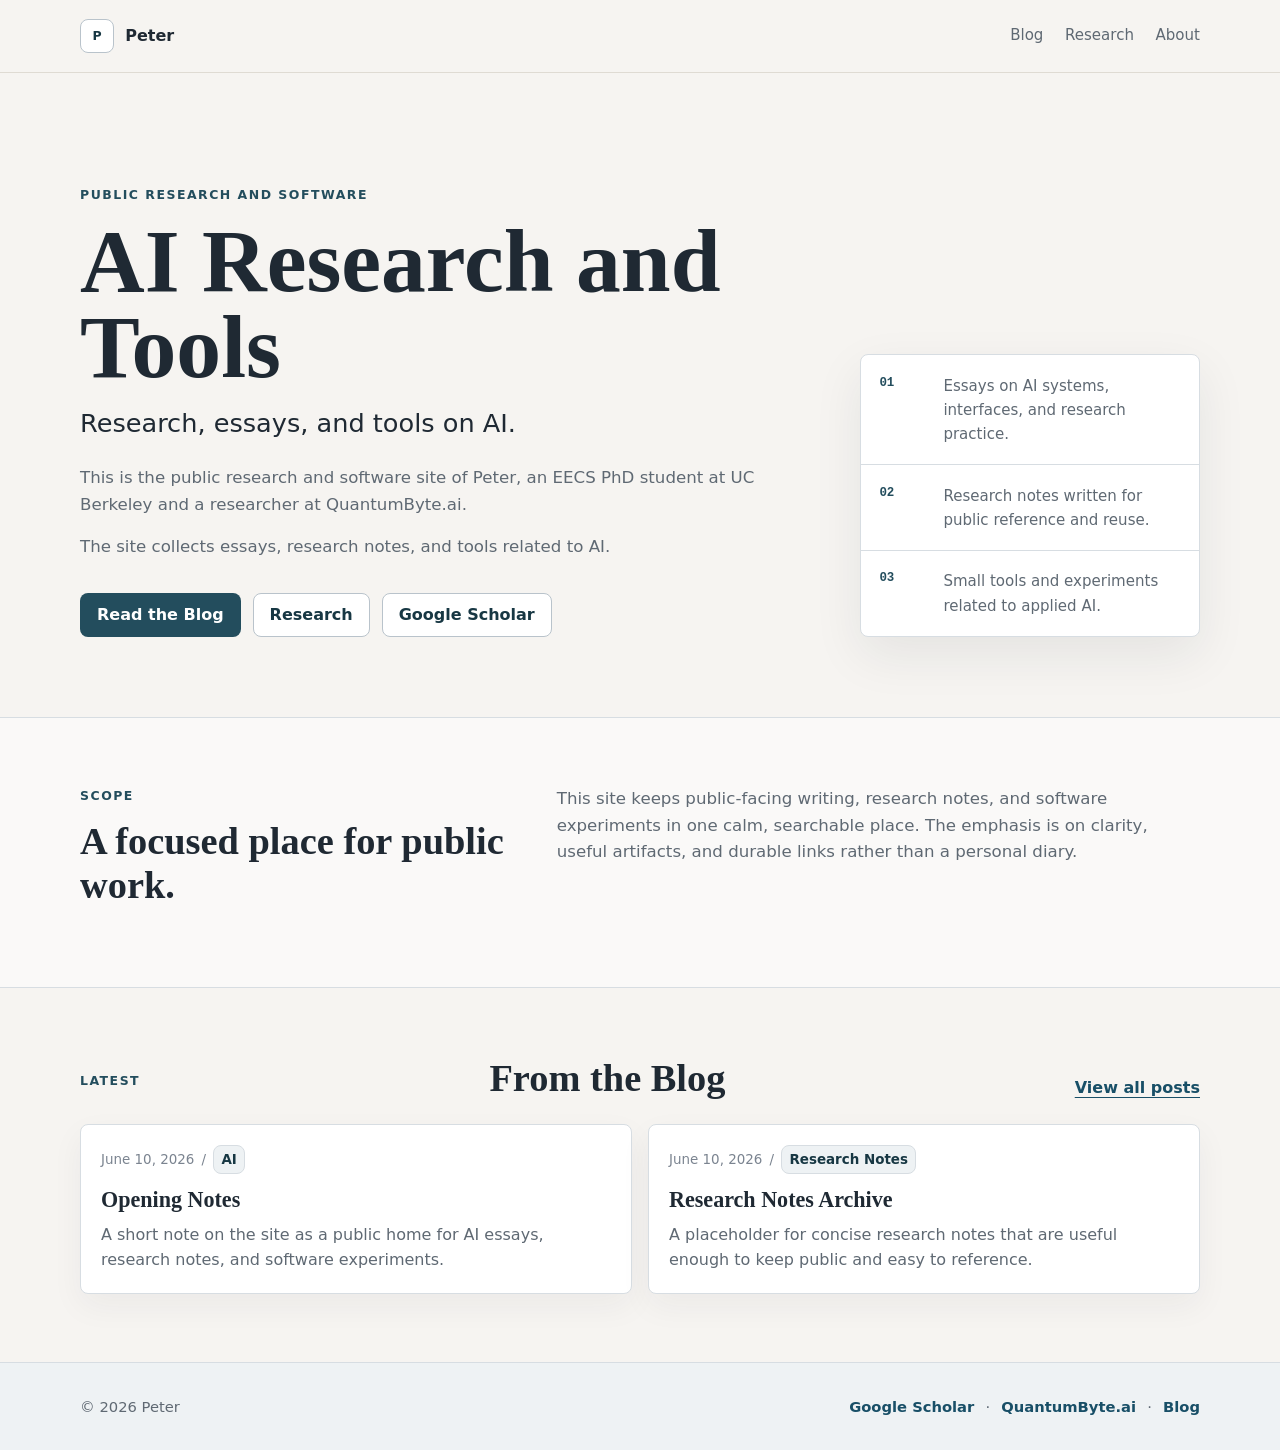
==== commit c5e3a970: "Remove Muse Partner branding" ====
--- a/index.html
+++ b/index.html
@@ -3,8 +3,8 @@
 <head>
   <meta charset="UTF-8" />
   <meta name="viewport" content="width=device-width, initial-scale=1.0" />
-  <title>Muse Partner</title>
-  <meta name="description" content="Muse Partner is the public research and software site of Peter, collecting essays, research notes, and tools related to AI." />
+  <title>AI Research, Essays, and Tools</title>
+  <meta name="description" content="The public research and software site of Peter, collecting essays, research notes, and tools related to AI." />
   <link rel="stylesheet" href="styles.css" />
 </head>
 <body data-page="home">
@@ -16,10 +16,10 @@
       <div class="container hero-grid">
         <div class="hero-copy">
           <p class="eyebrow">Public research and software</p>
-          <h1>Muse Partner</h1>
+          <h1>AI Research and Tools</h1>
           <p class="hero-subtitle">Research, essays, and tools on AI.</p>
           <p class="hero-description">
-            Muse Partner is the public research and software site of Peter, an EECS PhD student at UC Berkeley and a researcher at QuantumByte.ai.
+            This is the public research and software site of Peter, an EECS PhD student at UC Berkeley and a researcher at QuantumByte.ai.
           </p>
           <p class="hero-description">
             The site collects essays, research notes, and tools related to AI.
@@ -30,7 +30,7 @@
             <a class="button button-secondary" href="https://scholar.google.com/citations?hl=en&amp;user=j9ICsOEAAAAJ" rel="noopener noreferrer">Google Scholar</a>
           </div>
         </div>
-        <aside class="signal-panel" aria-label="Muse Partner focus areas">
+        <aside class="signal-panel" aria-label="Focus areas">
           <div class="signal-item">
             <span>01</span>
             <p>Essays on AI systems, interfaces, and research practice.</p>
@@ -55,7 +55,7 @@
         </div>
         <div class="prose">
           <p>
-            Muse Partner keeps public-facing writing, research notes, and software experiments in one calm, searchable place. The emphasis is on clarity, useful artifacts, and durable links rather than a personal diary.
+            This site keeps public-facing writing, research notes, and software experiments in one calm, searchable place. The emphasis is on clarity, useful artifacts, and durable links rather than a personal diary.
           </p>
         </div>
       </div>
--- a/styles.css
+++ b/styles.css
@@ -1,5 +1,5 @@
 :root {
-  --bg: #f7f8fa;
+  --bg: #f6f4f1;
   --surface: #ffffff;
   --surface-muted: #eef2f4;
   --text: #1f2933;
@@ -88,7 +88,7 @@
   top: 0;
   z-index: 50;
   border-bottom: 1px solid rgba(221, 216, 206, 0.86);
-  background: rgba(247, 248, 250, 0.94);
+  background: rgba(246, 244, 241, 0.94);
   backdrop-filter: blur(12px);
 }
 
